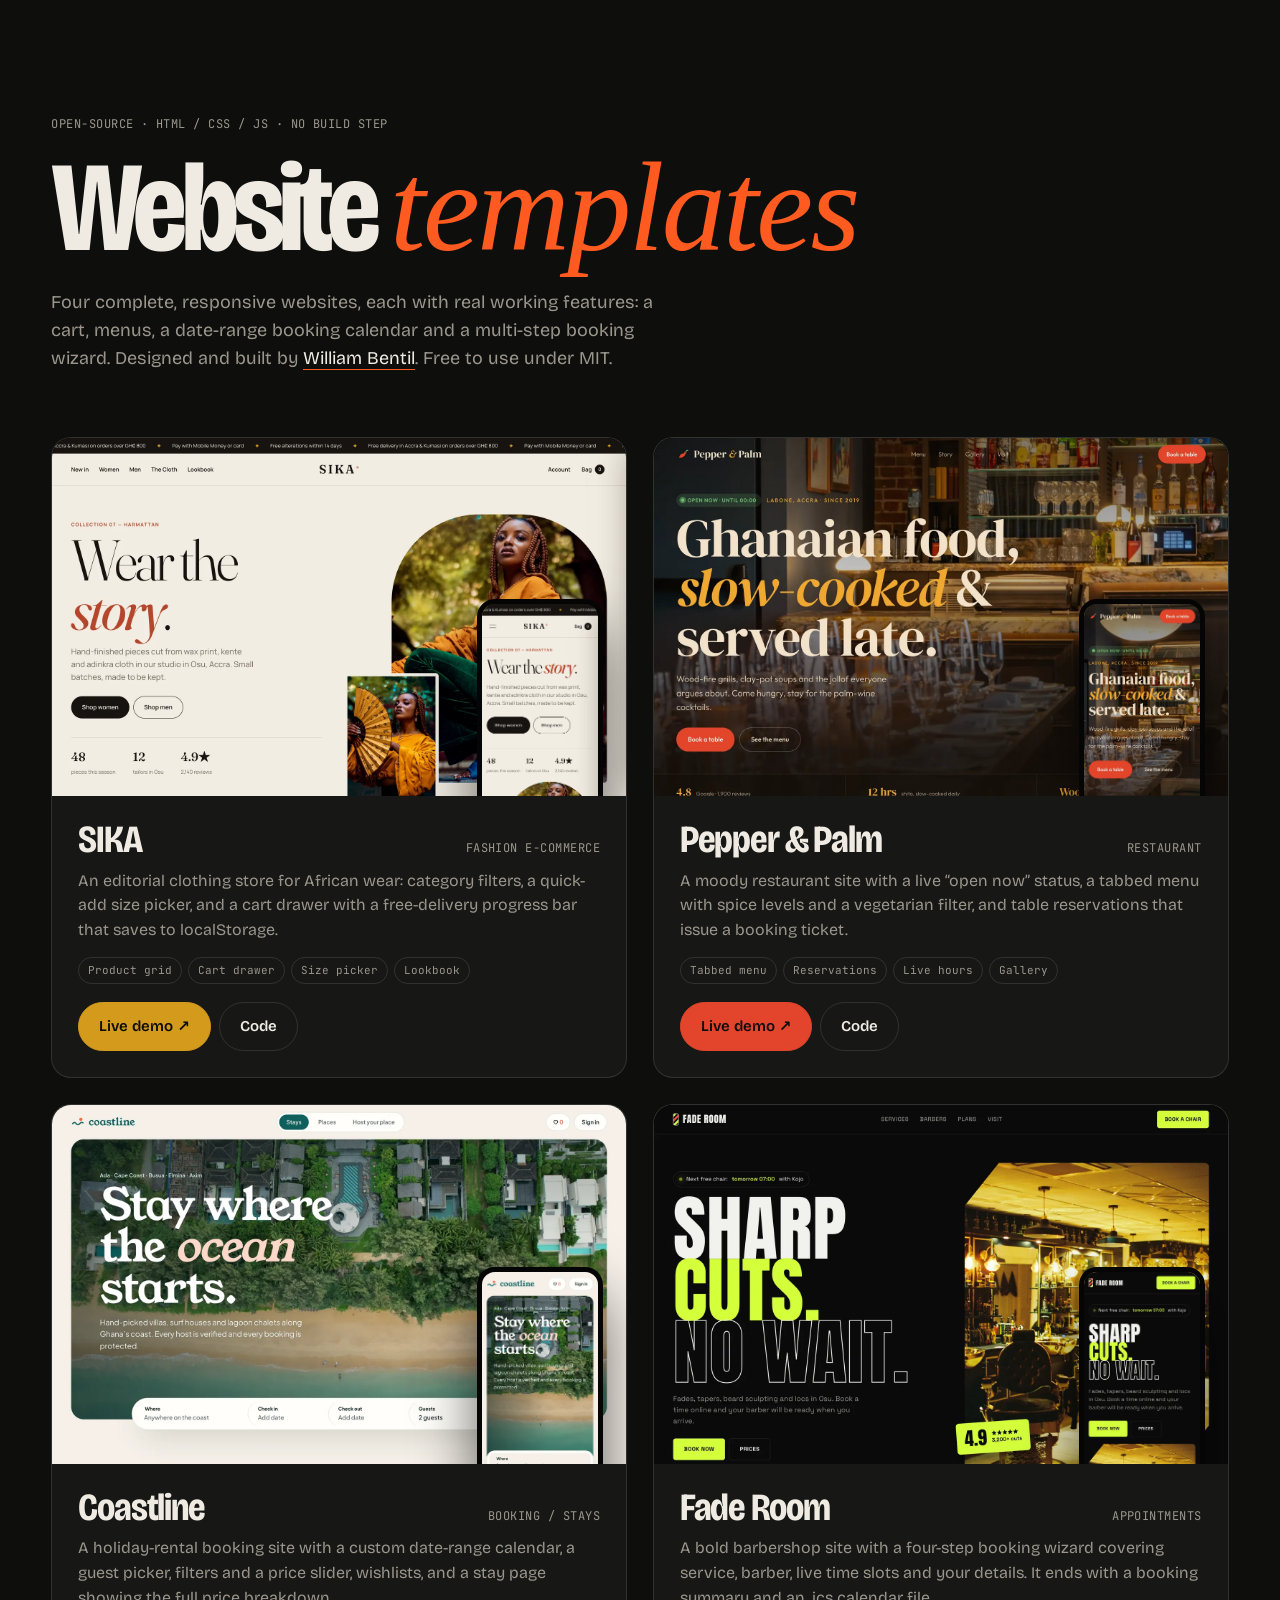
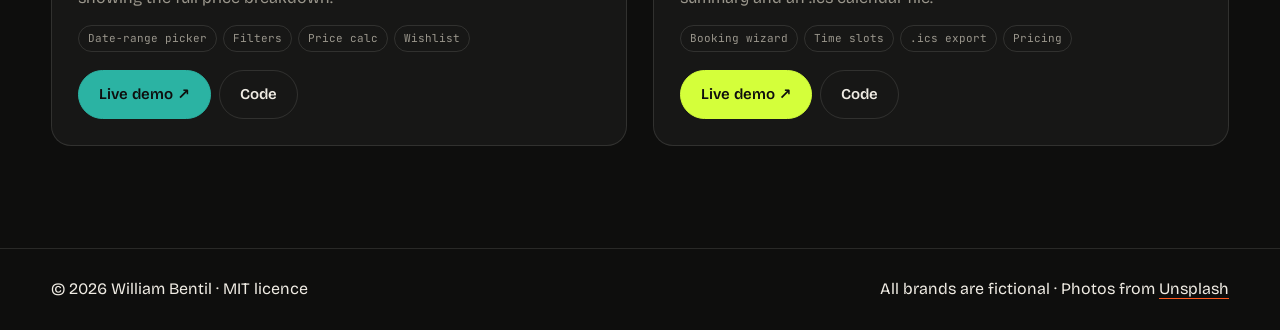
==== index.html @ f8372118 "Add four responsive website templates SIKA (fashion store), Pepper & Palm (restaurant), Coastline (s" ====
<!doctype html>
<html lang="en">
<head>
<meta charset="utf-8">
<meta name="viewport" content="width=device-width, initial-scale=1">
<title>Website Templates — William Bentil</title>
<meta name="description" content="Free, responsive website templates for a fashion store, a restaurant, a holiday-stay booking site and a barbershop. Designed and built by William Bentil.">
<meta property="og:image" content="previews/sika-desktop.webp">
<meta name="theme-color" content="#0e0e0d">
<link rel="icon" href="data:image/svg+xml,%3Csvg xmlns='http://www.w3.org/2000/svg' viewBox='0 0 64 64'%3E%3Crect width='64' height='64' rx='14' fill='%230e0e0d'/%3E%3Crect x='14' y='14' width='16' height='16' rx='3' fill='%23ff5a1f'/%3E%3Crect x='34' y='14' width='16' height='16' rx='3' fill='%23efebe3'/%3E%3Crect x='14' y='34' width='16' height='16' rx='3' fill='%23efebe3'/%3E%3Crect x='34' y='34' width='16' height='16' rx='3' fill='%23efebe3'/%3E%3C/svg%3E">
<link rel="preconnect" href="https://fonts.googleapis.com">
<link rel="preconnect" href="https://fonts.gstatic.com" crossorigin>
<link href="https://fonts.googleapis.com/css2?family=Bricolage+Grotesque:opsz,wdth,wght@12..96,75..100,400..800&family=JetBrains+Mono:wght@400&display=swap" rel="stylesheet">
<style>
  :root { --bg: #0e0e0d; --card: #171716; --ink: #efebe3; --mute: #9a968c; --line: rgba(239,235,227,.12); --acc: #ff5a1f; --gut: clamp(16px, 4vw, 56px); --ease: cubic-bezier(.22,1,.36,1); color-scheme: dark; }
  * { box-sizing: border-box; }
  body { margin: 0; background: var(--bg); color: var(--ink); font-family: "Bricolage Grotesque", system-ui, sans-serif; line-height: 1.55; -webkit-font-smoothing: antialiased; }
  a { color: inherit; text-decoration: none; }
  img { display: block; max-width: 100%; height: auto; }
  .mono { font-family: "JetBrains Mono", monospace; font-size: 12px; text-transform: uppercase; color: var(--mute); letter-spacing: .04em; }
  header { padding: clamp(48px, 9vw, 120px) var(--gut) clamp(36px, 5vw, 64px); max-width: 1400px; margin: 0 auto; }
  h1 { font-size: clamp(54px, 10vw, 150px); line-height: .86; letter-spacing: -.045em; font-weight: 700; margin: 18px 0 26px; font-variation-settings: "opsz" 96, "wdth" 82; }
  h1 em { font-family: Georgia, serif; font-weight: 400; color: var(--acc); letter-spacing: -.02em; }
  header p { max-width: 620px; color: var(--mute); font-size: 18px; margin: 0; }
  header p a { color: var(--ink); border-bottom: 1px solid var(--acc); }
  .grid { display: grid; grid-template-columns: repeat(2, 1fr); gap: clamp(16px, 2vw, 28px); padding: 0 var(--gut) clamp(60px, 8vw, 120px); max-width: 1400px; margin: 0 auto; }
  .tpl { background: var(--card); border: 1px solid var(--line); border-radius: 20px; overflow: hidden; display: flex; flex-direction: column; transition: border-color .4s, transform .6s var(--ease); }
  .tpl:hover { border-color: var(--c); transform: translateY(-4px); }
  .tpl__shot { position: relative; aspect-ratio: 16 / 10; overflow: hidden; background: #000; }
  .tpl__shot > img { width: 100%; height: 100%; object-fit: cover; object-position: top; transition: transform 1.2s var(--ease); }
  .tpl:hover .tpl__shot > img { transform: scale(1.03); }
  .tpl__phone { position: absolute; right: 4%; bottom: -18%; width: 22%; border-radius: 18px; border: 5px solid #050505; box-shadow: 0 30px 60px rgba(0,0,0,.6); overflow: hidden; transition: transform .8s var(--ease); }
  .tpl__phone img { aspect-ratio: 390 / 844; object-fit: cover; object-position: top; }
  .tpl:hover .tpl__phone { transform: translateY(-14%); }
  .tpl__body { padding: 24px 26px 26px; display: flex; flex-direction: column; gap: 10px; flex: 1; }
  .tpl__top { display: flex; justify-content: space-between; align-items: baseline; gap: 12px; }
  .tpl h2 { margin: 0; font-size: clamp(30px, 3vw, 42px); line-height: 1; letter-spacing: -.03em; font-variation-settings: "opsz" 72, "wdth" 85; }
  .tpl p { margin: 0; color: var(--mute); }
  .tags { display: flex; flex-wrap: wrap; gap: 6px; margin: 4px 0 8px; }
  .tags span { font-family: "JetBrains Mono", monospace; font-size: 11px; padding: 4px 9px; border-radius: 99px; border: 1px solid var(--line); color: var(--mute); }
  .actions { display: flex; gap: 8px; margin-top: auto; }
  .btn { display: inline-flex; align-items: center; gap: 8px; padding: 12px 20px; border-radius: 99px; font-weight: 600; font-size: 15px; border: 1px solid var(--line); transition: background .3s, color .3s; }
  .btn--solid { background: var(--c); border-color: var(--c); color: #0e0e0d; }
  .btn:hover { background: var(--ink); color: var(--bg); border-color: var(--ink); }
  footer { border-top: 1px solid var(--line); padding: 28px var(--gut); display: flex; justify-content: space-between; gap: 16px; flex-wrap: wrap; }
  footer a { border-bottom: 1px solid var(--acc); }
  @media (max-width: 860px) { .grid { grid-template-columns: 1fr; } }
</style>
</head>
<body>
<header>
  <p class="mono">Open-source · HTML / CSS / JS · No build step</p>
  <h1>Website <em>templates</em></h1>
  <p>Four complete, responsive websites, each with real working features: a cart, menus, a date-range booking calendar and a multi-step booking wizard. Designed and built by <a href="https://github.com/Creation20">William Bentil</a>. Free to use under MIT.</p>
</header>

<main class="grid">
  <article class="tpl" style="--c:#d39a1c">
    <a class="tpl__shot" href="sika/"><img src="previews/sika-desktop.webp" alt="SIKA fashion store template" width="1600" height="1000"><span class="tpl__phone"><img src="previews/sika-mobile.webp" alt="" width="520" height="1126"></span></a>
    <div class="tpl__body">
      <div class="tpl__top"><h2>SIKA</h2><span class="mono">Fashion e-commerce</span></div>
      <p>An editorial clothing store for African wear: category filters, a quick-add size picker, and a cart drawer with a free-delivery progress bar that saves to localStorage.</p>
      <div class="tags"><span>Product grid</span><span>Cart drawer</span><span>Size picker</span><span>Lookbook</span></div>
      <div class="actions"><a class="btn btn--solid" href="sika/">Live demo ↗</a><a class="btn" href="https://github.com/Creation20/website-templates/tree/main/sika">Code</a></div>
    </div>
  </article>
  <article class="tpl" style="--c:#e2452b">
    <a class="tpl__shot" href="pepper-and-palm/"><img src="previews/pepper-and-palm-desktop.webp" alt="Pepper and Palm restaurant template" width="1600" height="1000"><span class="tpl__phone"><img src="previews/pepper-and-palm-mobile.webp" alt="" width="520" height="1126"></span></a>
    <div class="tpl__body">
      <div class="tpl__top"><h2>Pepper &amp; Palm</h2><span class="mono">Restaurant</span></div>
      <p>A moody restaurant site with a live “open now” status, a tabbed menu with spice levels and a vegetarian filter, and table reservations that issue a booking ticket.</p>
      <div class="tags"><span>Tabbed menu</span><span>Reservations</span><span>Live hours</span><span>Gallery</span></div>
      <div class="actions"><a class="btn btn--solid" href="pepper-and-palm/">Live demo ↗</a><a class="btn" href="https://github.com/Creation20/website-templates/tree/main/pepper-and-palm">Code</a></div>
    </div>
  </article>
  <article class="tpl" style="--c:#2bb3a3">
    <a class="tpl__shot" href="coastline/"><img src="previews/coastline-desktop.webp" alt="Coastline stays booking template" width="1600" height="1000"><span class="tpl__phone"><img src="previews/coastline-mobile.webp" alt="" width="520" height="1126"></span></a>
    <div class="tpl__body">
      <div class="tpl__top"><h2>Coastline</h2><span class="mono">Booking / stays</span></div>
      <p>A holiday-rental booking site with a custom date-range calendar, a guest picker, filters and a price slider, wishlists, and a stay page showing the full price breakdown.</p>
      <div class="tags"><span>Date-range picker</span><span>Filters</span><span>Price calc</span><span>Wishlist</span></div>
      <div class="actions"><a class="btn btn--solid" href="coastline/">Live demo ↗</a><a class="btn" href="https://github.com/Creation20/website-templates/tree/main/coastline">Code</a></div>
    </div>
  </article>
  <article class="tpl" style="--c:#d4ff3a">
    <a class="tpl__shot" href="fade-room/"><img src="previews/fade-room-desktop.webp" alt="Fade Room barbershop template" width="1600" height="1000"><span class="tpl__phone"><img src="previews/fade-room-mobile.webp" alt="" width="520" height="1126"></span></a>
    <div class="tpl__body">
      <div class="tpl__top"><h2>Fade Room</h2><span class="mono">Appointments</span></div>
      <p>A bold barbershop site with a four-step booking wizard covering service, barber, live time slots and your details. It ends with a booking summary and an .ics calendar file.</p>
      <div class="tags"><span>Booking wizard</span><span>Time slots</span><span>.ics export</span><span>Pricing</span></div>
      <div class="actions"><a class="btn btn--solid" href="fade-room/">Live demo ↗</a><a class="btn" href="https://github.com/Creation20/website-templates/tree/main/fade-room">Code</a></div>
    </div>
  </article>
</main>

<footer>
  <span>© 2026 William Bentil · MIT licence</span>
  <span>All brands are fictional · Photos from <a href="https://unsplash.com">Unsplash</a></span>
</footer>
</body>
</html>
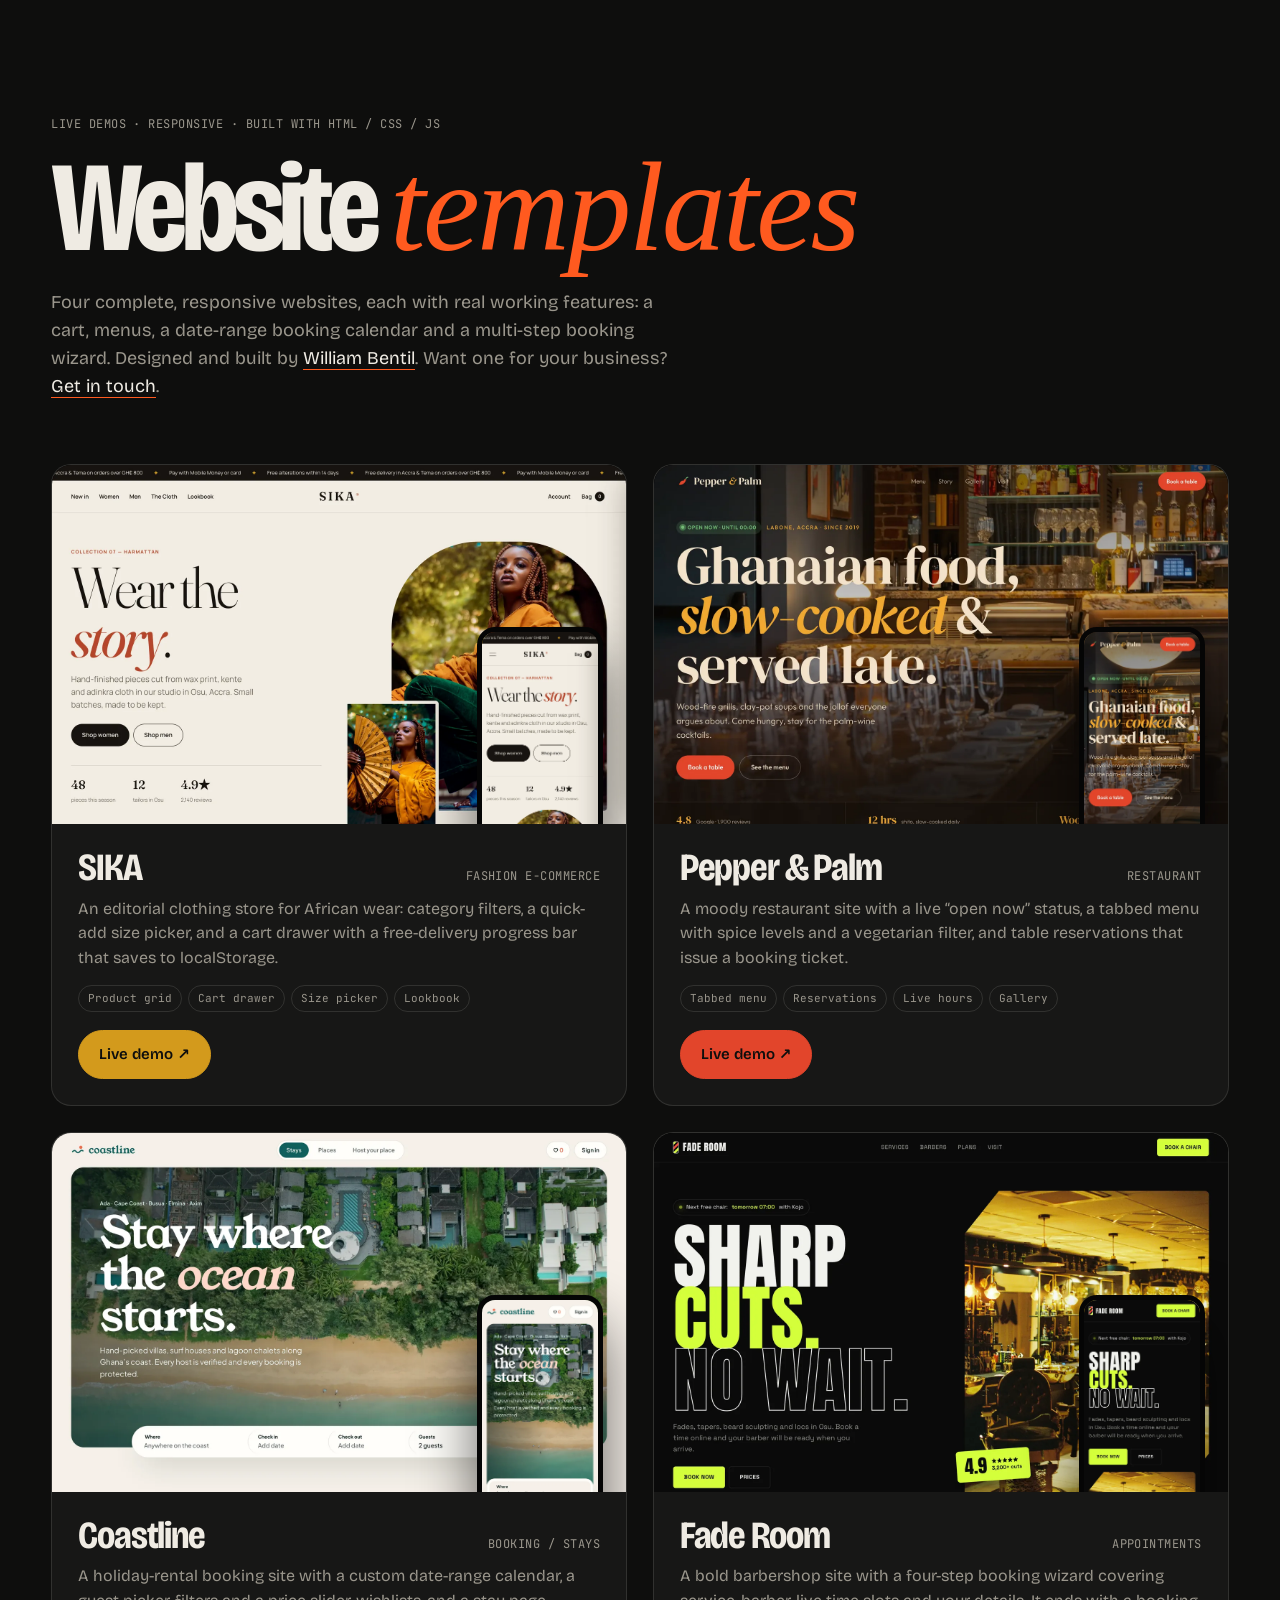
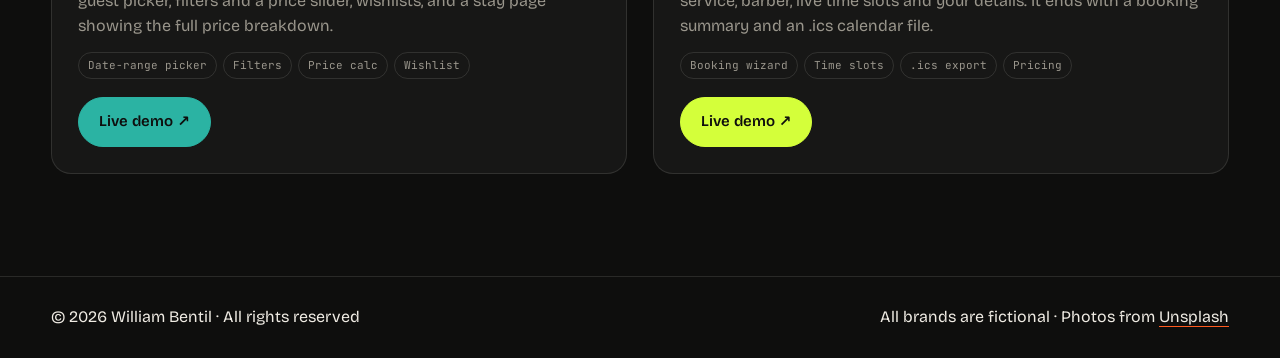
==== commit 4b48a34b: "Remove code links, switch to all-rights-reserved, use Accra/Tema" ====
--- a/index.html
+++ b/index.html
@@ -49,9 +49,9 @@
 </head>
 <body>
 <header>
-  <p class="mono">Open-source · HTML / CSS / JS · No build step</p>
+  <p class="mono">Live demos · Responsive · Built with HTML / CSS / JS</p>
   <h1>Website <em>templates</em></h1>
-  <p>Four complete, responsive websites, each with real working features: a cart, menus, a date-range booking calendar and a multi-step booking wizard. Designed and built by <a href="https://github.com/Creation20">William Bentil</a>. Free to use under MIT.</p>
+  <p>Four complete, responsive websites, each with real working features: a cart, menus, a date-range booking calendar and a multi-step booking wizard. Designed and built by <a href="https://github.com/Creation20">William Bentil</a>. Want one for your business? <a href="https://www.linkedin.com/in/william-bentil-382047326">Get in touch</a>.</p>
 </header>
 
 <main class="grid">
@@ -61,7 +61,7 @@
       <div class="tpl__top"><h2>SIKA</h2><span class="mono">Fashion e-commerce</span></div>
       <p>An editorial clothing store for African wear: category filters, a quick-add size picker, and a cart drawer with a free-delivery progress bar that saves to localStorage.</p>
       <div class="tags"><span>Product grid</span><span>Cart drawer</span><span>Size picker</span><span>Lookbook</span></div>
-      <div class="actions"><a class="btn btn--solid" href="sika/">Live demo ↗</a><a class="btn" href="https://github.com/Creation20/website-templates/tree/main/sika">Code</a></div>
+      <div class="actions"><a class="btn btn--solid" href="sika/">Live demo ↗</a></div>
     </div>
   </article>
   <article class="tpl" style="--c:#e2452b">
@@ -70,7 +70,7 @@
       <div class="tpl__top"><h2>Pepper &amp; Palm</h2><span class="mono">Restaurant</span></div>
       <p>A moody restaurant site with a live “open now” status, a tabbed menu with spice levels and a vegetarian filter, and table reservations that issue a booking ticket.</p>
       <div class="tags"><span>Tabbed menu</span><span>Reservations</span><span>Live hours</span><span>Gallery</span></div>
-      <div class="actions"><a class="btn btn--solid" href="pepper-and-palm/">Live demo ↗</a><a class="btn" href="https://github.com/Creation20/website-templates/tree/main/pepper-and-palm">Code</a></div>
+      <div class="actions"><a class="btn btn--solid" href="pepper-and-palm/">Live demo ↗</a></div>
     </div>
   </article>
   <article class="tpl" style="--c:#2bb3a3">
@@ -79,7 +79,7 @@
       <div class="tpl__top"><h2>Coastline</h2><span class="mono">Booking / stays</span></div>
       <p>A holiday-rental booking site with a custom date-range calendar, a guest picker, filters and a price slider, wishlists, and a stay page showing the full price breakdown.</p>
       <div class="tags"><span>Date-range picker</span><span>Filters</span><span>Price calc</span><span>Wishlist</span></div>
-      <div class="actions"><a class="btn btn--solid" href="coastline/">Live demo ↗</a><a class="btn" href="https://github.com/Creation20/website-templates/tree/main/coastline">Code</a></div>
+      <div class="actions"><a class="btn btn--solid" href="coastline/">Live demo ↗</a></div>
     </div>
   </article>
   <article class="tpl" style="--c:#d4ff3a">
@@ -88,13 +88,13 @@
       <div class="tpl__top"><h2>Fade Room</h2><span class="mono">Appointments</span></div>
       <p>A bold barbershop site with a four-step booking wizard covering service, barber, live time slots and your details. It ends with a booking summary and an .ics calendar file.</p>
       <div class="tags"><span>Booking wizard</span><span>Time slots</span><span>.ics export</span><span>Pricing</span></div>
-      <div class="actions"><a class="btn btn--solid" href="fade-room/">Live demo ↗</a><a class="btn" href="https://github.com/Creation20/website-templates/tree/main/fade-room">Code</a></div>
+      <div class="actions"><a class="btn btn--solid" href="fade-room/">Live demo ↗</a></div>
     </div>
   </article>
 </main>
 
 <footer>
-  <span>© 2026 William Bentil · MIT licence</span>
+  <span>© 2026 William Bentil · All rights reserved</span>
   <span>All brands are fictional · Photos from <a href="https://unsplash.com">Unsplash</a></span>
 </footer>
 </body>
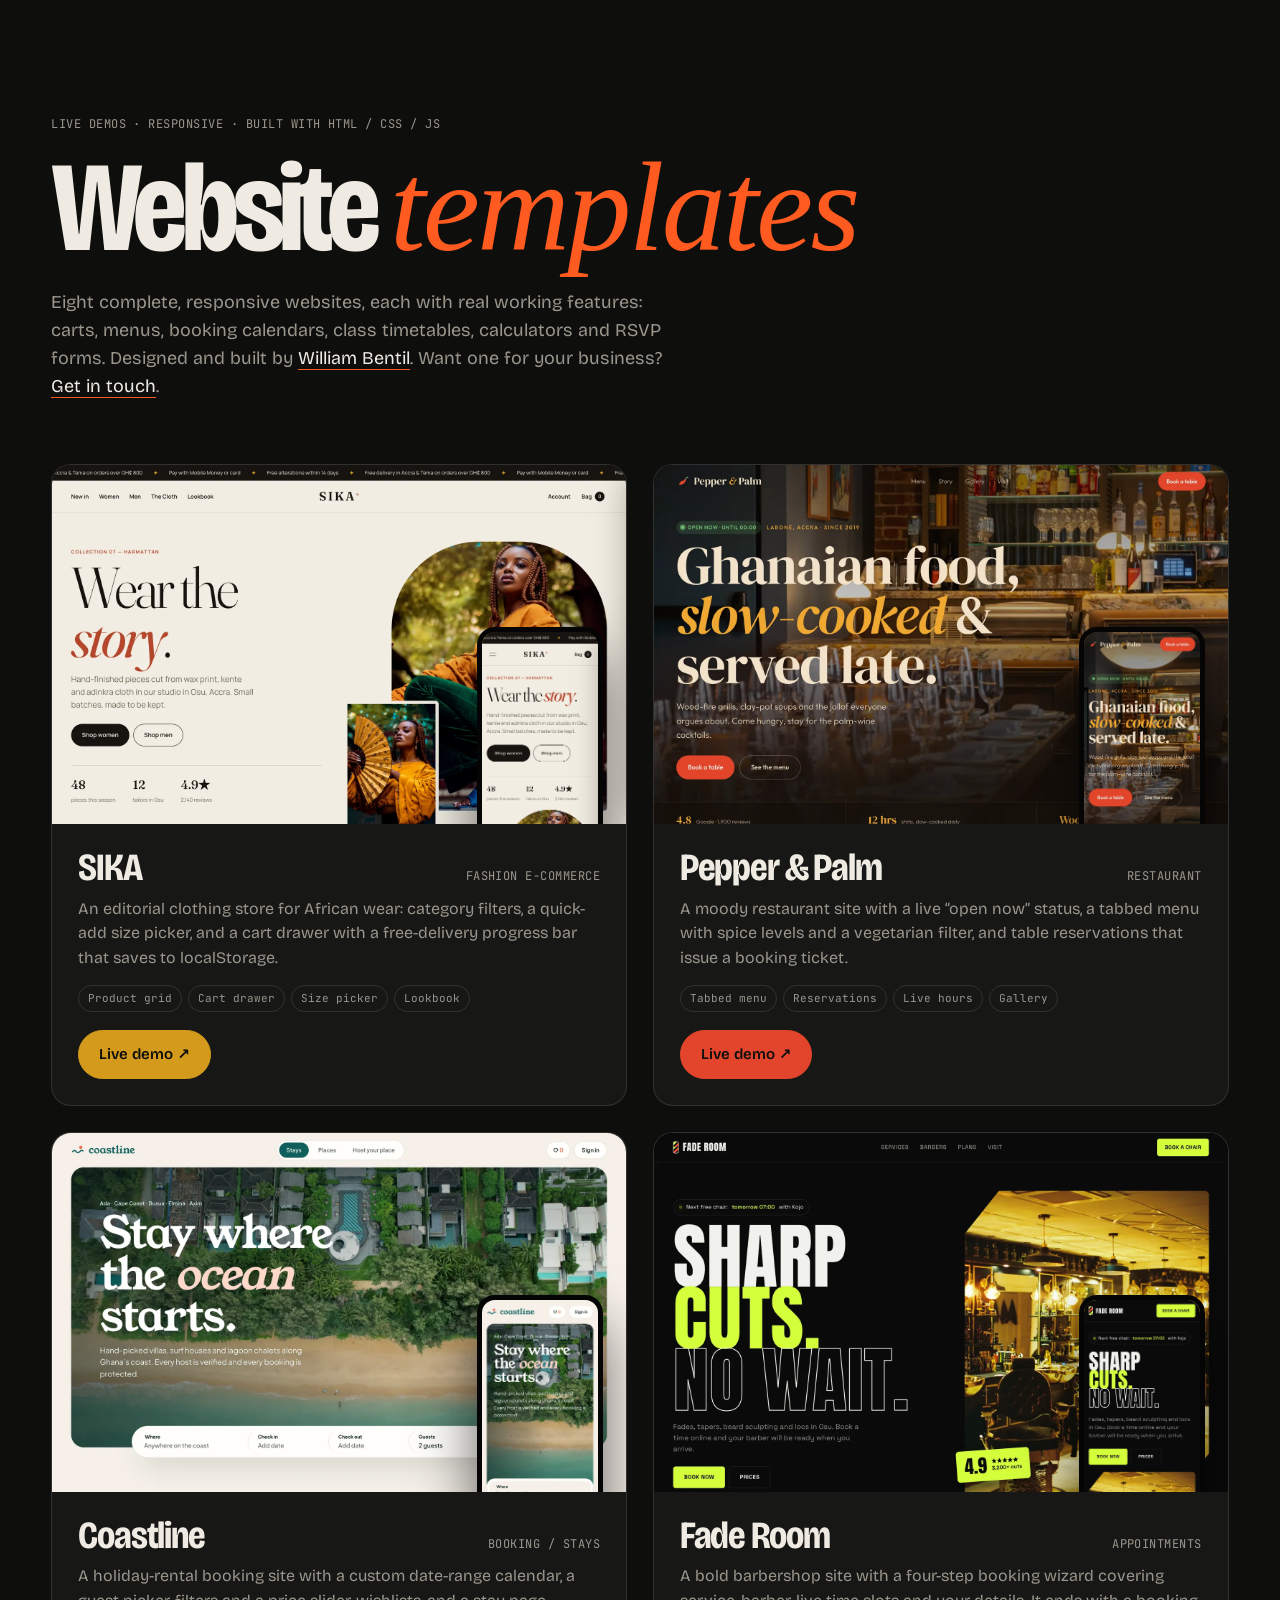
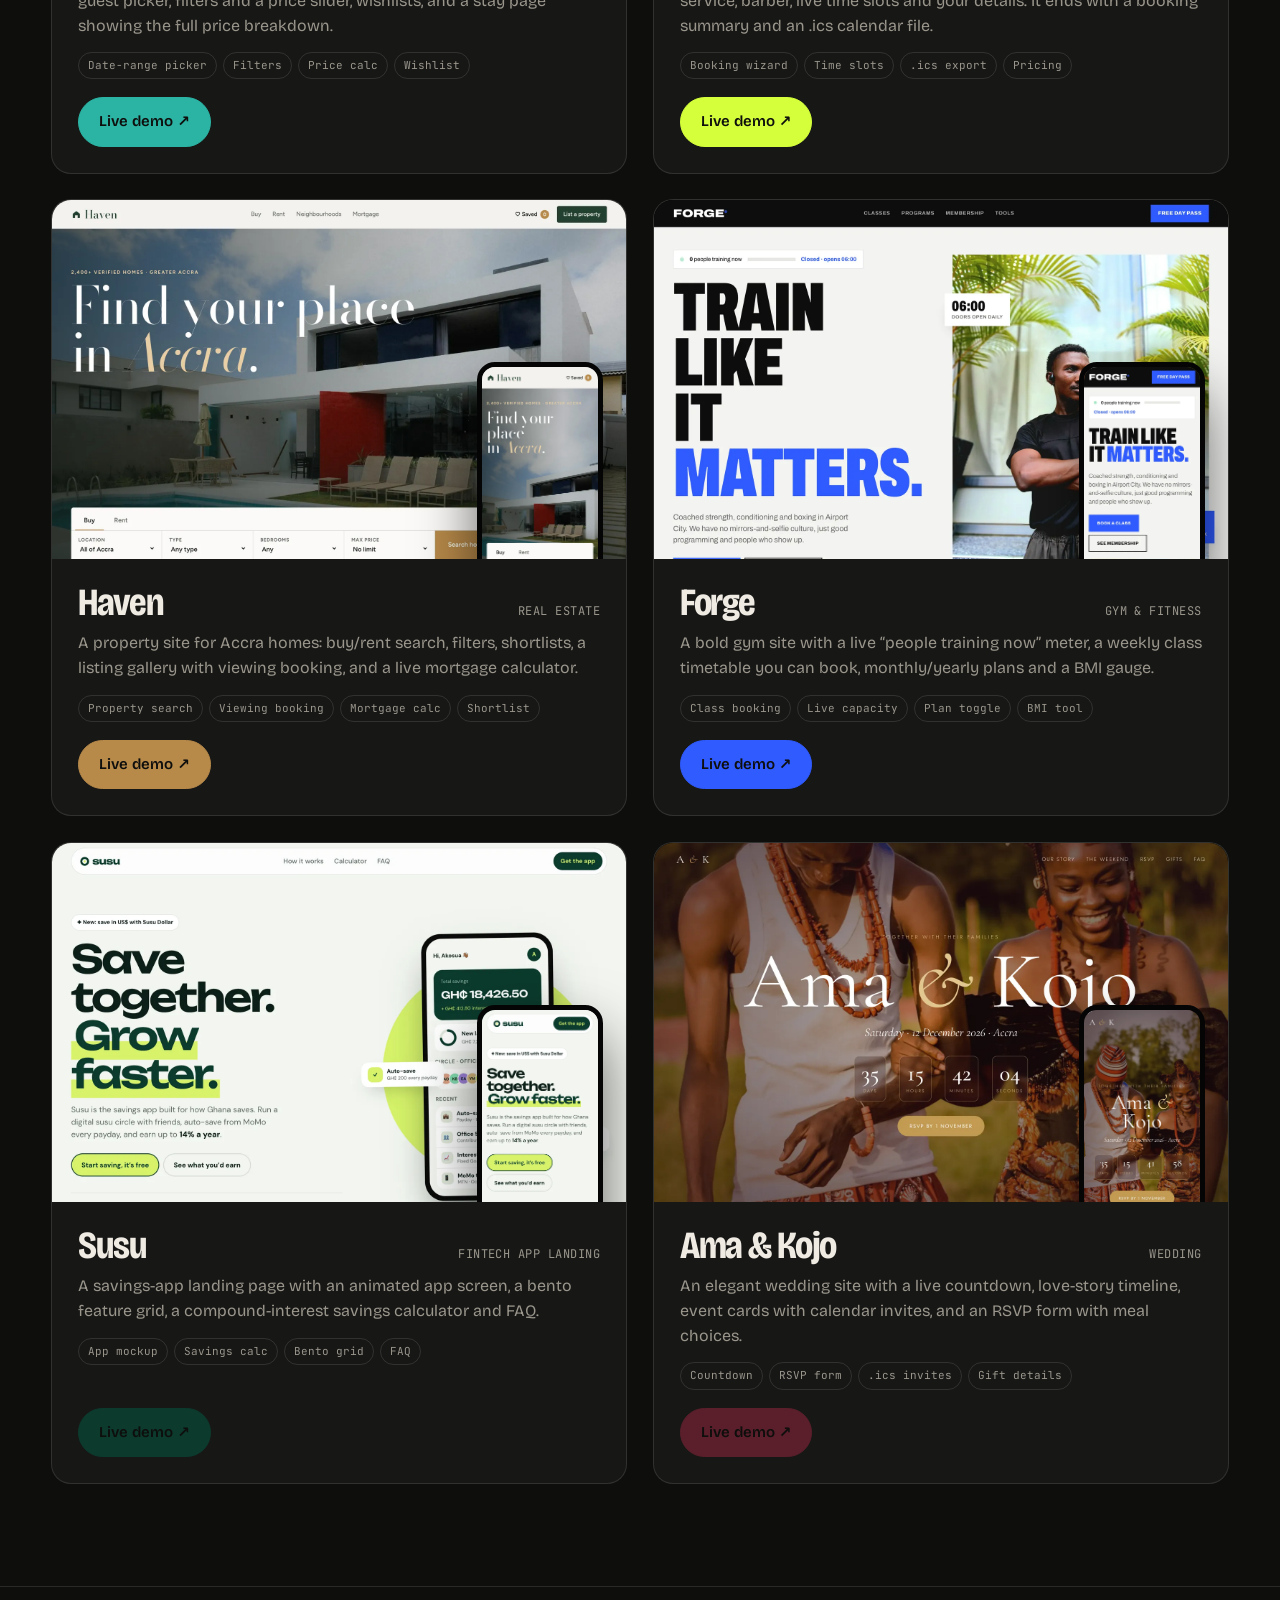
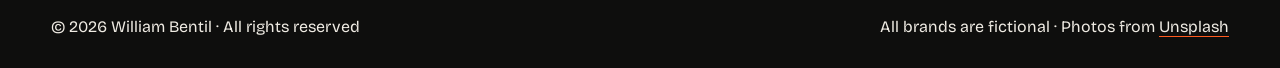
==== commit 3081715d: "Add Haven, Forge, Susu and Ama & Kojo templates; refresh photos Swap older, widely used stock photos" ====
--- a/index.html
+++ b/index.html
@@ -51,7 +51,7 @@
 <header>
   <p class="mono">Live demos · Responsive · Built with HTML / CSS / JS</p>
   <h1>Website <em>templates</em></h1>
-  <p>Four complete, responsive websites, each with real working features: a cart, menus, a date-range booking calendar and a multi-step booking wizard. Designed and built by <a href="https://github.com/Creation20">William Bentil</a>. Want one for your business? <a href="https://www.linkedin.com/in/william-bentil-382047326">Get in touch</a>.</p>
+  <p>Eight complete, responsive websites, each with real working features: carts, menus, booking calendars, class timetables, calculators and RSVP forms. Designed and built by <a href="https://github.com/Creation20">William Bentil</a>. Want one for your business? <a href="https://www.linkedin.com/in/william-bentil-382047326">Get in touch</a>.</p>
 </header>
 
 <main class="grid">
@@ -91,6 +91,42 @@
       <div class="actions"><a class="btn btn--solid" href="fade-room/">Live demo ↗</a></div>
     </div>
   </article>
+  <article class="tpl" style="--c:#b88a4a">
+    <a class="tpl__shot" href="haven/"><img src="previews/haven-desktop.webp" alt="Haven template" width="1600" height="1000"><span class="tpl__phone"><img src="previews/haven-mobile.webp" alt="" width="520" height="1126"></span></a>
+    <div class="tpl__body">
+      <div class="tpl__top"><h2>Haven</h2><span class="mono">Real estate</span></div>
+      <p>A property site for Accra homes: buy/rent search, filters, shortlists, a listing gallery with viewing booking, and a live mortgage calculator.</p>
+      <div class="tags"><span>Property search</span><span>Viewing booking</span><span>Mortgage calc</span><span>Shortlist</span></div>
+      <div class="actions"><a class="btn btn--solid" href="haven/">Live demo ↗</a></div>
+    </div>
+  </article>
+  <article class="tpl" style="--c:#2f5bff">
+    <a class="tpl__shot" href="forge/"><img src="previews/forge-desktop.webp" alt="Forge template" width="1600" height="1000"><span class="tpl__phone"><img src="previews/forge-mobile.webp" alt="" width="520" height="1126"></span></a>
+    <div class="tpl__body">
+      <div class="tpl__top"><h2>Forge</h2><span class="mono">Gym &amp; fitness</span></div>
+      <p>A bold gym site with a live “people training now” meter, a weekly class timetable you can book, monthly/yearly plans and a BMI gauge.</p>
+      <div class="tags"><span>Class booking</span><span>Live capacity</span><span>Plan toggle</span><span>BMI tool</span></div>
+      <div class="actions"><a class="btn btn--solid" href="forge/">Live demo ↗</a></div>
+    </div>
+  </article>
+  <article class="tpl" style="--c:#0c3b2e">
+    <a class="tpl__shot" href="susu/"><img src="previews/susu-desktop.webp" alt="Susu template" width="1600" height="1000"><span class="tpl__phone"><img src="previews/susu-mobile.webp" alt="" width="520" height="1126"></span></a>
+    <div class="tpl__body">
+      <div class="tpl__top"><h2>Susu</h2><span class="mono">Fintech app landing</span></div>
+      <p>A savings-app landing page with an animated app screen, a bento feature grid, a compound-interest savings calculator and FAQ.</p>
+      <div class="tags"><span>App mockup</span><span>Savings calc</span><span>Bento grid</span><span>FAQ</span></div>
+      <div class="actions"><a class="btn btn--solid" href="susu/">Live demo ↗</a></div>
+    </div>
+  </article>
+  <article class="tpl" style="--c:#5a1f2b">
+    <a class="tpl__shot" href="ama-and-kojo/"><img src="previews/ama-and-kojo-desktop.webp" alt="Ama and Kojo template" width="1600" height="1000"><span class="tpl__phone"><img src="previews/ama-and-kojo-mobile.webp" alt="" width="520" height="1126"></span></a>
+    <div class="tpl__body">
+      <div class="tpl__top"><h2>Ama &amp; Kojo</h2><span class="mono">Wedding</span></div>
+      <p>An elegant wedding site with a live countdown, love-story timeline, event cards with calendar invites, and an RSVP form with meal choices.</p>
+      <div class="tags"><span>Countdown</span><span>RSVP form</span><span>.ics invites</span><span>Gift details</span></div>
+      <div class="actions"><a class="btn btn--solid" href="ama-and-kojo/">Live demo ↗</a></div>
+    </div>
+  </article>
 </main>
 
 <footer>
